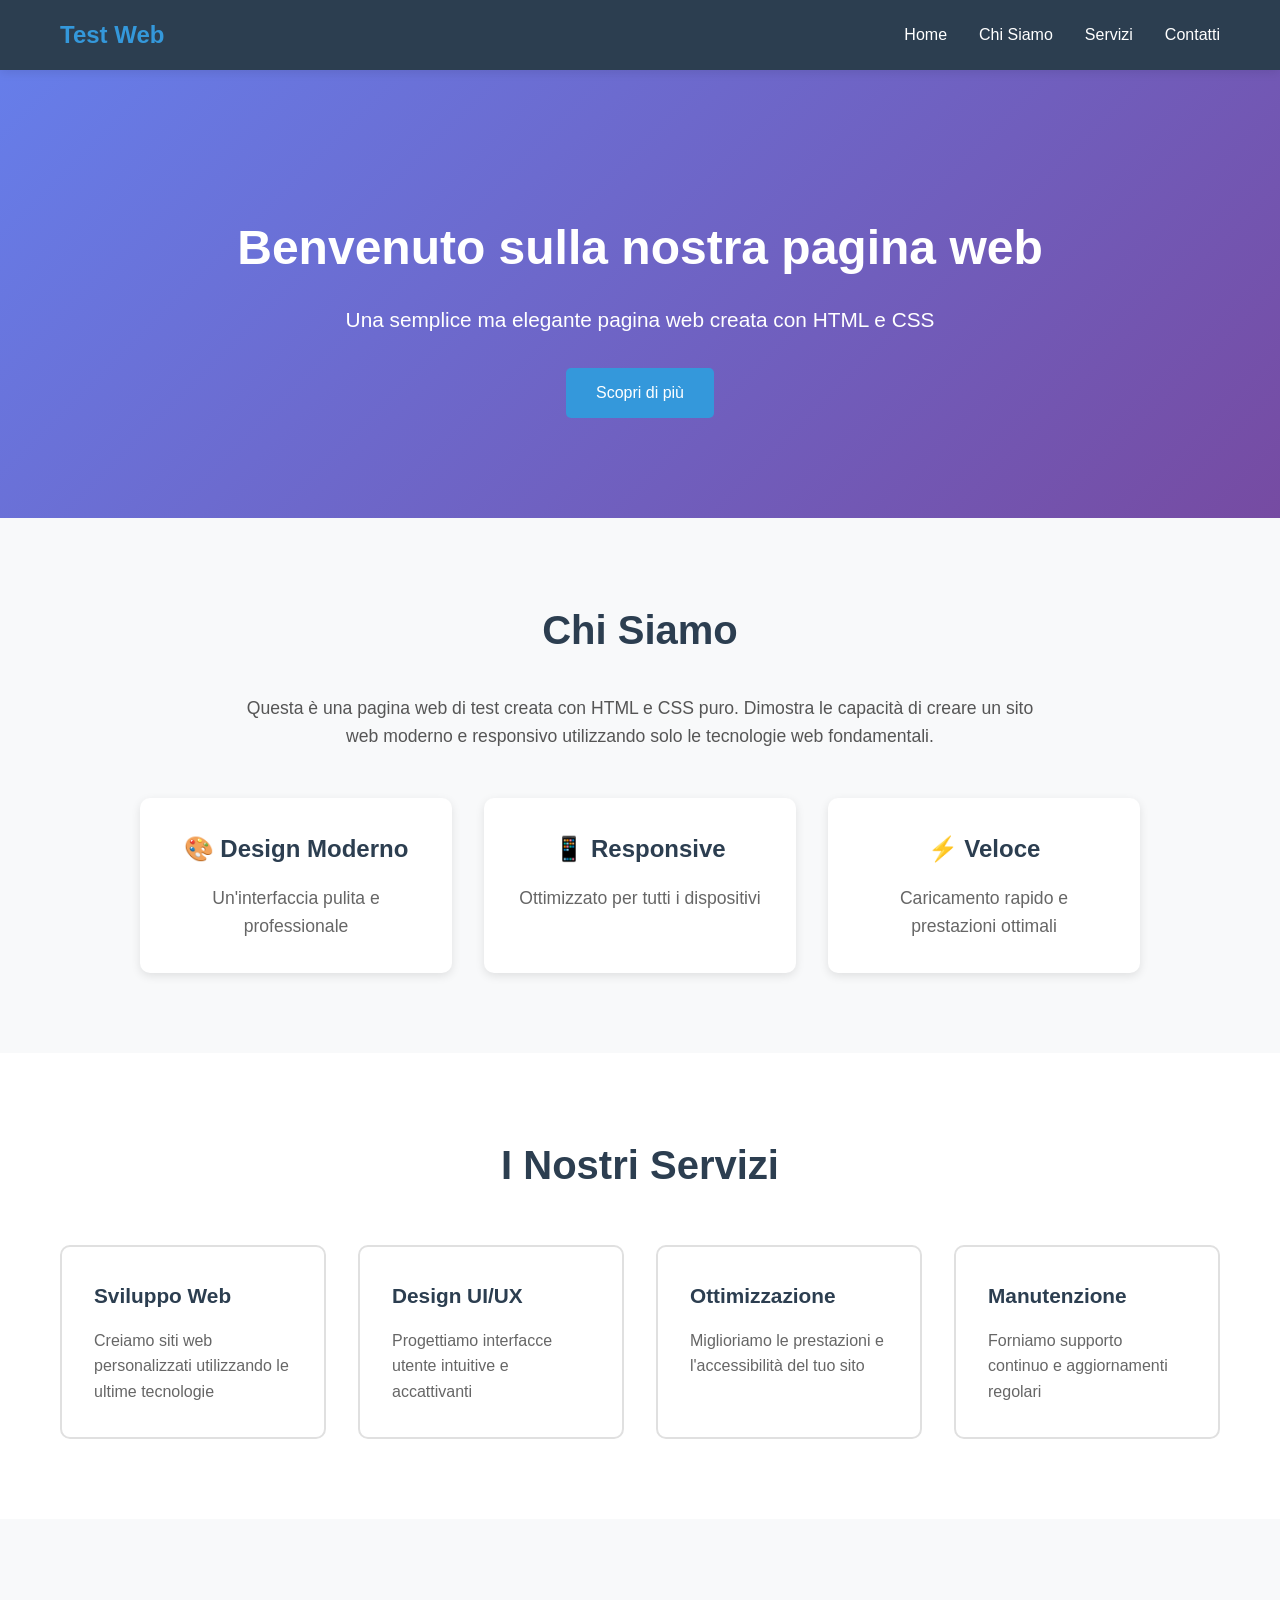
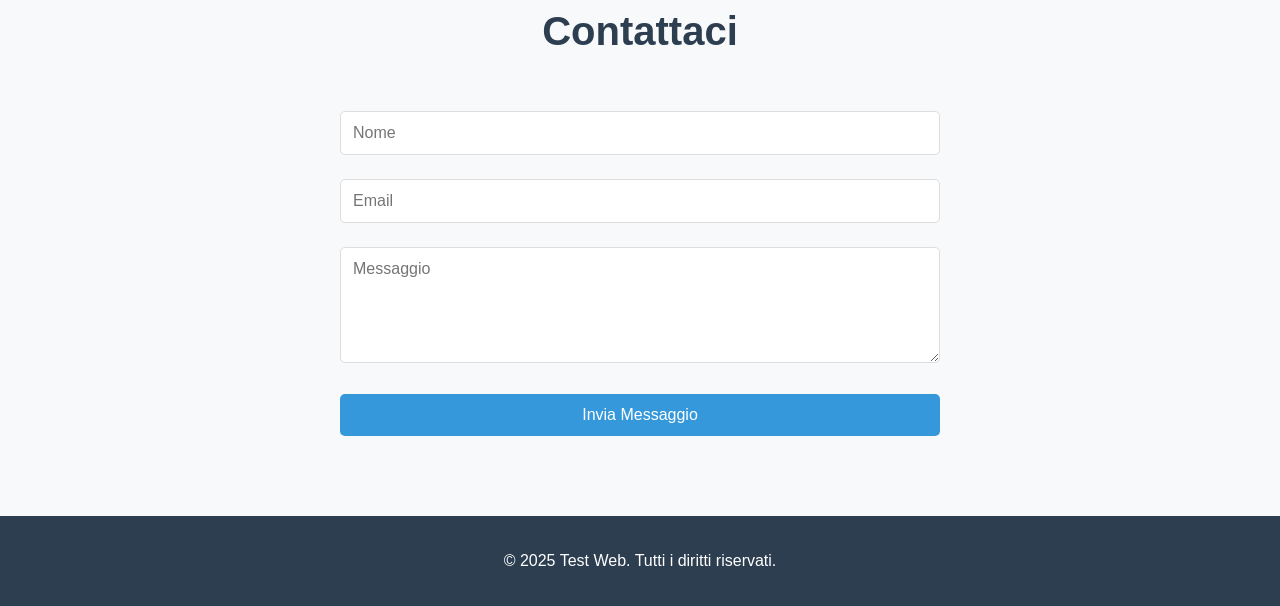
==== index.html @ f0eb5260 "Add HTML and CSS web page with responsive design Co-authored-by: qra-sv <197801766+qra-sv@users.nore" ====
<!DOCTYPE html>
<html lang="it">
<head>
    <meta charset="UTF-8">
    <meta name="viewport" content="width=device-width, initial-scale=1.0">
    <title>Pagina Web Test</title>
    <link rel="stylesheet" href="style.css">
</head>
<body>
    <header>
        <nav>
            <div class="logo">Test Web</div>
            <ul class="nav-links">
                <li><a href="#home">Home</a></li>
                <li><a href="#about">Chi Siamo</a></li>
                <li><a href="#services">Servizi</a></li>
                <li><a href="#contact">Contatti</a></li>
            </ul>
        </nav>
    </header>

    <main>
        <section id="home" class="hero">
            <div class="hero-content">
                <h1>Benvenuto sulla nostra pagina web</h1>
                <p>Una semplice ma elegante pagina web creata con HTML e CSS</p>
                <a href="#about" class="btn">Scopri di più</a>
            </div>
        </section>

        <section id="about" class="about">
            <div class="container">
                <h2>Chi Siamo</h2>
                <p>Questa è una pagina web di test creata con HTML e CSS puro. Dimostra le capacità di creare un sito web moderno e responsivo utilizzando solo le tecnologie web fondamentali.</p>
                <div class="features">
                    <div class="feature-card">
                        <h3>🎨 Design Moderno</h3>
                        <p>Un'interfaccia pulita e professionale</p>
                    </div>
                    <div class="feature-card">
                        <h3>📱 Responsive</h3>
                        <p>Ottimizzato per tutti i dispositivi</p>
                    </div>
                    <div class="feature-card">
                        <h3>⚡ Veloce</h3>
                        <p>Caricamento rapido e prestazioni ottimali</p>
                    </div>
                </div>
            </div>
        </section>

        <section id="services" class="services">
            <div class="container">
                <h2>I Nostri Servizi</h2>
                <div class="service-grid">
                    <div class="service-item">
                        <h3>Sviluppo Web</h3>
                        <p>Creiamo siti web personalizzati utilizzando le ultime tecnologie</p>
                    </div>
                    <div class="service-item">
                        <h3>Design UI/UX</h3>
                        <p>Progettiamo interfacce utente intuitive e accattivanti</p>
                    </div>
                    <div class="service-item">
                        <h3>Ottimizzazione</h3>
                        <p>Miglioriamo le prestazioni e l'accessibilità del tuo sito</p>
                    </div>
                    <div class="service-item">
                        <h3>Manutenzione</h3>
                        <p>Forniamo supporto continuo e aggiornamenti regolari</p>
                    </div>
                </div>
            </div>
        </section>

        <section id="contact" class="contact">
            <div class="container">
                <h2>Contattaci</h2>
                <form class="contact-form">
                    <div class="form-group">
                        <input type="text" placeholder="Nome" required>
                    </div>
                    <div class="form-group">
                        <input type="email" placeholder="Email" required>
                    </div>
                    <div class="form-group">
                        <textarea placeholder="Messaggio" rows="5" required></textarea>
                    </div>
                    <button type="submit" class="btn">Invia Messaggio</button>
                </form>
            </div>
        </section>
    </main>

    <footer>
        <div class="container">
            <p>&copy; 2025 Test Web. Tutti i diritti riservati.</p>
        </div>
    </footer>
</body>
</html>
---- style.css ----
/* Reset e stili base */
* {
    margin: 0;
    padding: 0;
    box-sizing: border-box;
}

body {
    font-family: 'Segoe UI', Tahoma, Geneva, Verdana, sans-serif;
    line-height: 1.6;
    color: #333;
}

.container {
    max-width: 1200px;
    margin: 0 auto;
    padding: 0 20px;
}

/* Header e Navigation */
header {
    background-color: #2c3e50;
    color: white;
    padding: 1rem 0;
    position: fixed;
    width: 100%;
    top: 0;
    z-index: 1000;
    box-shadow: 0 2px 10px rgba(0, 0, 0, 0.1);
}

nav {
    display: flex;
    justify-content: space-between;
    align-items: center;
    max-width: 1200px;
    margin: 0 auto;
    padding: 0 20px;
}

.logo {
    font-size: 1.5rem;
    font-weight: bold;
    color: #3498db;
}

.nav-links {
    display: flex;
    list-style: none;
    gap: 2rem;
}

.nav-links a {
    color: white;
    text-decoration: none;
    transition: color 0.3s ease;
    font-weight: 500;
}

.nav-links a:hover {
    color: #3498db;
}

/* Hero Section */
.hero {
    background: linear-gradient(135deg, #667eea 0%, #764ba2 100%);
    color: white;
    padding: 150px 20px 100px;
    text-align: center;
    margin-top: 60px;
}

.hero-content h1 {
    font-size: 3rem;
    margin-bottom: 1rem;
    animation: fadeInDown 1s ease;
}

.hero-content p {
    font-size: 1.3rem;
    margin-bottom: 2rem;
    animation: fadeInUp 1s ease;
}

.btn {
    display: inline-block;
    padding: 12px 30px;
    background-color: #3498db;
    color: white;
    text-decoration: none;
    border-radius: 5px;
    transition: all 0.3s ease;
    border: none;
    cursor: pointer;
    font-size: 1rem;
}

.btn:hover {
    background-color: #2980b9;
    transform: translateY(-2px);
    box-shadow: 0 5px 15px rgba(0, 0, 0, 0.2);
}

/* About Section */
.about {
    padding: 80px 20px;
    background-color: #f8f9fa;
}

.about h2 {
    text-align: center;
    font-size: 2.5rem;
    margin-bottom: 2rem;
    color: #2c3e50;
}

.about p {
    text-align: center;
    font-size: 1.1rem;
    max-width: 800px;
    margin: 0 auto 3rem;
    color: #555;
}

.features {
    display: grid;
    grid-template-columns: repeat(auto-fit, minmax(250px, 1fr));
    gap: 2rem;
    max-width: 1000px;
    margin: 0 auto;
}

.feature-card {
    background: white;
    padding: 2rem;
    border-radius: 10px;
    text-align: center;
    box-shadow: 0 3px 10px rgba(0, 0, 0, 0.1);
    transition: transform 0.3s ease, box-shadow 0.3s ease;
}

.feature-card:hover {
    transform: translateY(-5px);
    box-shadow: 0 5px 20px rgba(0, 0, 0, 0.15);
}

.feature-card h3 {
    font-size: 1.5rem;
    margin-bottom: 1rem;
    color: #2c3e50;
}

.feature-card p {
    color: #666;
    margin: 0;
}

/* Services Section */
.services {
    padding: 80px 20px;
    background-color: white;
}

.services h2 {
    text-align: center;
    font-size: 2.5rem;
    margin-bottom: 3rem;
    color: #2c3e50;
}

.service-grid {
    display: grid;
    grid-template-columns: repeat(auto-fit, minmax(250px, 1fr));
    gap: 2rem;
}

.service-item {
    padding: 2rem;
    border: 2px solid #e0e0e0;
    border-radius: 10px;
    transition: all 0.3s ease;
}

.service-item:hover {
    border-color: #3498db;
    box-shadow: 0 5px 15px rgba(52, 152, 219, 0.2);
}

.service-item h3 {
    color: #2c3e50;
    margin-bottom: 1rem;
    font-size: 1.3rem;
}

.service-item p {
    color: #666;
}

/* Contact Section */
.contact {
    padding: 80px 20px;
    background-color: #f8f9fa;
}

.contact h2 {
    text-align: center;
    font-size: 2.5rem;
    margin-bottom: 3rem;
    color: #2c3e50;
}

.contact-form {
    max-width: 600px;
    margin: 0 auto;
}

.form-group {
    margin-bottom: 1.5rem;
}

.form-group input,
.form-group textarea {
    width: 100%;
    padding: 12px;
    border: 1px solid #ddd;
    border-radius: 5px;
    font-size: 1rem;
    font-family: inherit;
    transition: border-color 0.3s ease;
}

.form-group input:focus,
.form-group textarea:focus {
    outline: none;
    border-color: #3498db;
}

.contact-form .btn {
    width: 100%;
}

/* Footer */
footer {
    background-color: #2c3e50;
    color: white;
    text-align: center;
    padding: 2rem 0;
}

footer p {
    margin: 0;
}

/* Animations */
@keyframes fadeInDown {
    from {
        opacity: 0;
        transform: translateY(-20px);
    }
    to {
        opacity: 1;
        transform: translateY(0);
    }
}

@keyframes fadeInUp {
    from {
        opacity: 0;
        transform: translateY(20px);
    }
    to {
        opacity: 1;
        transform: translateY(0);
    }
}

/* Responsive Design */
@media (max-width: 768px) {
    .nav-links {
        gap: 1rem;
        font-size: 0.9rem;
    }
    
    .hero-content h1 {
        font-size: 2rem;
    }
    
    .hero-content p {
        font-size: 1rem;
    }
    
    .about h2,
    .services h2,
    .contact h2 {
        font-size: 2rem;
    }
    
    .features,
    .service-grid {
        grid-template-columns: 1fr;
    }
}

@media (max-width: 480px) {
    .logo {
        font-size: 1.2rem;
    }
    
    .nav-links {
        gap: 0.5rem;
        font-size: 0.8rem;
    }
    
    .hero {
        padding: 120px 15px 80px;
    }
}
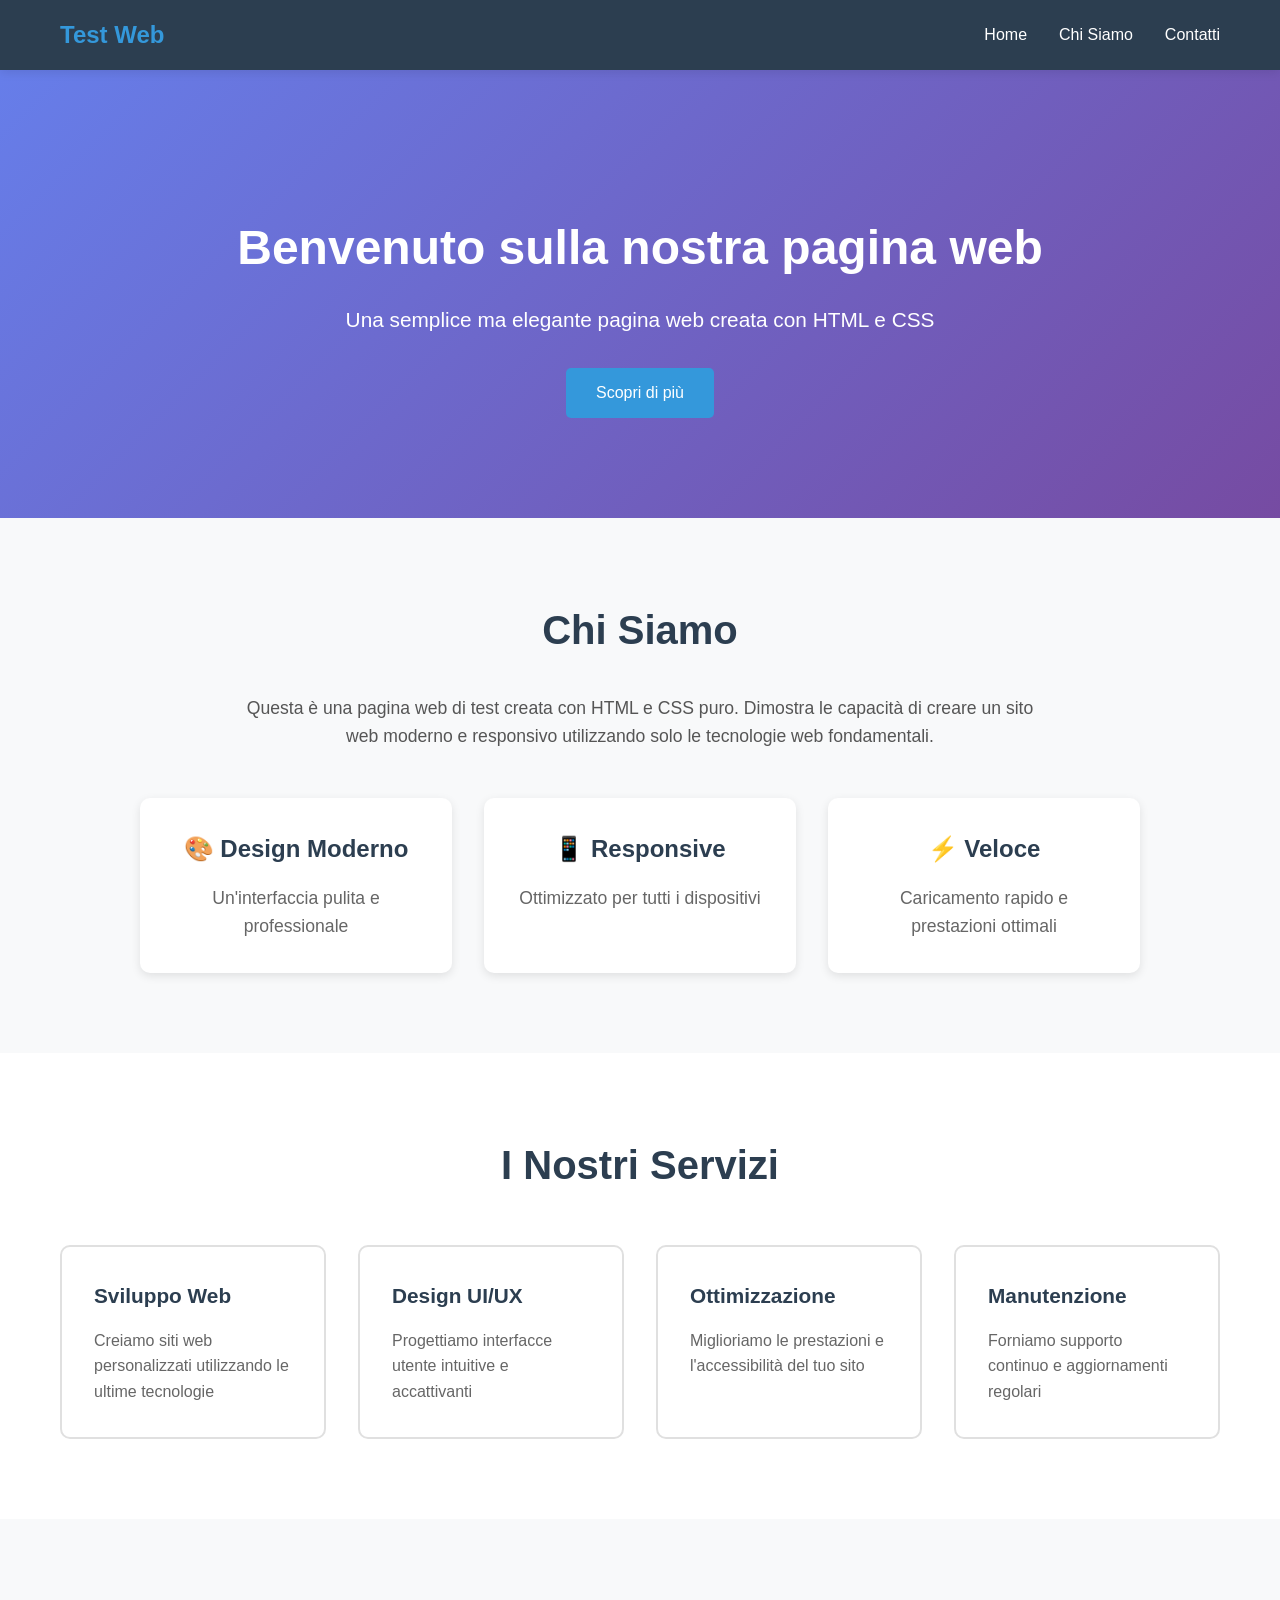
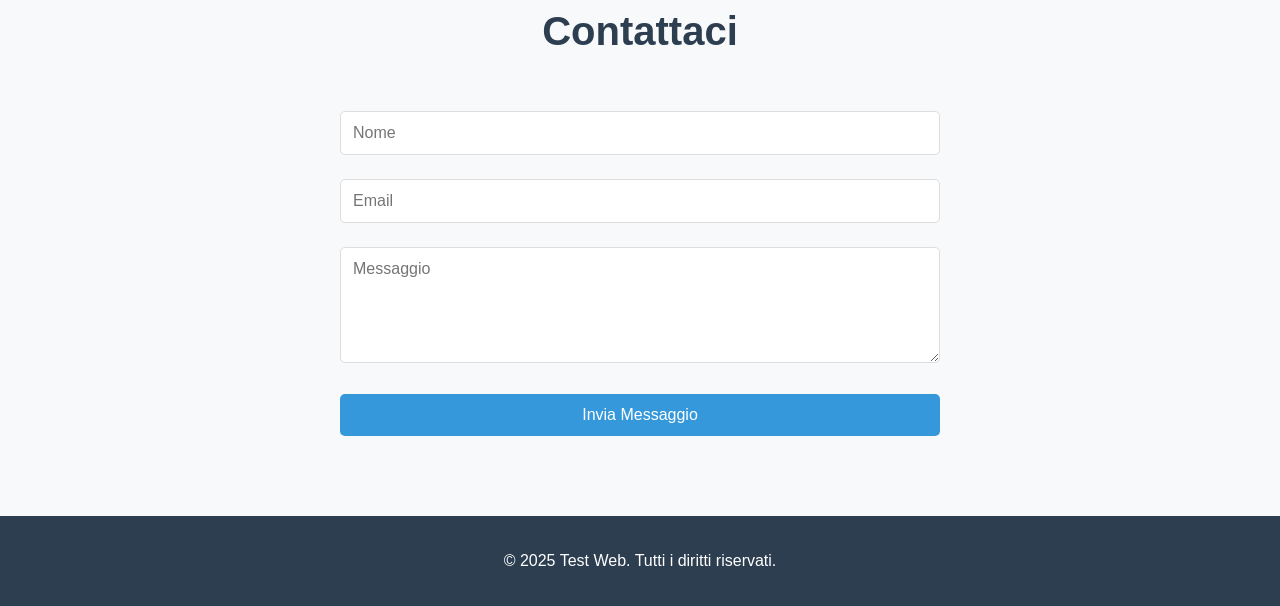
==== commit 4eb31bb9: "Update index.html" ====
--- a/index.html
+++ b/index.html
@@ -13,7 +13,6 @@
             <ul class="nav-links">
                 <li><a href="#home">Home</a></li>
                 <li><a href="#about">Chi Siamo</a></li>
-                <li><a href="#services">Servizi</a></li>
                 <li><a href="#contact">Contatti</a></li>
             </ul>
         </nav>
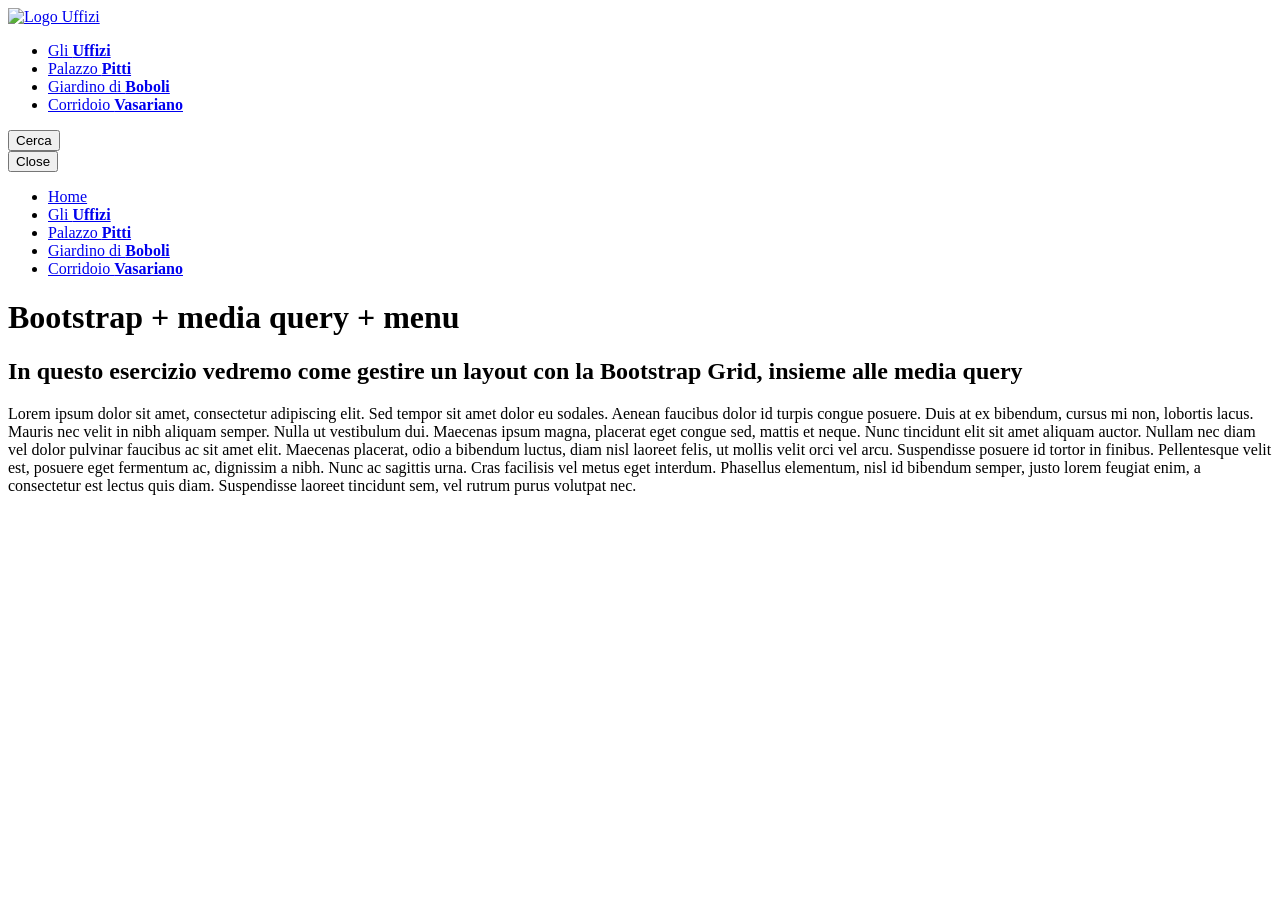
==== commit 5341e77f: "total changes" ====
--- a/index.html
+++ b/index.html
@@ -1,100 +1,96 @@
 <!DOCTYPE html>
 <html lang="it">
 <head>
-    <meta charset="UTF-8">
-    <meta name="viewport" content="width=device-width, initial-scale=1.0">
-    <title>Pagina Web Test</title>
-    <link rel="stylesheet" href="style.css">
+  <meta charset="UTF-8">
+  <meta name="viewport" content="width=device-width, initial-scale=1.0">
+  <title>Testo in colonne</title>
+  <link rel="stylesheet" href="css/bootstrap-grid.css">
+  <link rel="stylesheet" href="css/stile_esercizio4.css">
 </head>
 <body>
-    <header>
-        <nav>
-            <div class="logo">Test Web</div>
-            <ul class="nav-links">
-                <li><a href="#home">Home</a></li>
-                <li><a href="#about">Chi Siamo</a></li>
-                <li><a href="#contact">Contatti</a></li>
-            </ul>
-        </nav>
-    </header>
+  <div class="container-fluid">
+        <div class="row pt-4 pb-5 mb-5 align-items-center">
+            <div class="col-6 col-lg-2">
+              <a href="#"><img class="logo" src="img/logo-horizontal-black.svg" alt="Logo Uffizi"></a>
+            </div>
+            <div class="col-lg-9 nav-wrapper d-none d-lg-block">
+                <ul class="nav-list">
+                      <li class="nav-item">
+                          <a href="#" class="nav-link selected">Gli <strong>Uffizi</strong></a>
+                      </li>
+                      <li class="nav-item">
+                          <a href="#" class="nav-link">Palazzo <strong>Pitti</strong></a>
+                      </li>
+                      <li class="nav-item">
+                          <a href="#" class="nav-link">Giardino di <strong>Boboli</strong></a>
+                      </li>
+                      <li class="nav-item">
+                          <a href="#" class="nav-link">Corridoio <strong>Vasariano</strong></a>
+                      </li>
+                </ul>
+            </div>
+            <div class="col-6 col-lg-1 d-flex justify-content-end align-items-center">
+              <button class="btn btn-cerca">Cerca</button>
+              <!-- <button class="btn btn-menu d-block d-lg-none">Menu</button> -->
+            </div>
+        </div>
 
-    <main>
-        <section id="home" class="hero">
-            <div class="hero-content">
-                <h1>Benvenuto sulla nostra pagina web</h1>
-                <p>Una semplice ma elegante pagina web creata con HTML e CSS</p>
-                <a href="#about" class="btn">Scopri di più</a>
-            </div>
-        </section>
+        <div class="col-12 mobile-nav-wrapper d-lg-none">
+                <button class="btn btn-close mb-3">Close</button>
+                <ul class="nav-list">
+                      <li class="nav-item">
+                          <a href="#" class="nav-link">Home</a>
+                      </li>
+                      <li class="nav-item">
+                          <a href="#" class="nav-link selected">Gli <strong>Uffizi</strong></a>
+                      </li>
+                      <li class="nav-item">
+                          <a href="#" class="nav-link">Palazzo <strong>Pitti</strong></a>
+                      </li>
+                      <li class="nav-item">
+                          <a href="#" class="nav-link">Giardino di <strong>Boboli</strong></a>
+                      </li>
+                      <li class="nav-item">
+                          <a href="#" class="nav-link">Corridoio <strong>Vasariano</strong></a>
+                      </li>
+                </ul>
+        </div>
+    </div>
 
-        <section id="about" class="about">
-            <div class="container">
-                <h2>Chi Siamo</h2>
-                <p>Questa è una pagina web di test creata con HTML e CSS puro. Dimostra le capacità di creare un sito web moderno e responsivo utilizzando solo le tecnologie web fondamentali.</p>
-                <div class="features">
-                    <div class="feature-card">
-                        <h3>🎨 Design Moderno</h3>
-                        <p>Un'interfaccia pulita e professionale</p>
-                    </div>
-                    <div class="feature-card">
-                        <h3>📱 Responsive</h3>
-                        <p>Ottimizzato per tutti i dispositivi</p>
-                    </div>
-                    <div class="feature-card">
-                        <h3>⚡ Veloce</h3>
-                        <p>Caricamento rapido e prestazioni ottimali</p>
-                    </div>
+    <div class="container-fluid content-wrapper">
+          
+          <div class="row prima-row mb-5">
+                <div class="col-12 col-sm-6 mb-3 mb-md-0">
+                    <h1 class="font-3">Bootstrap + media query + menu </h1>
                 </div>
-            </div>
-        </section>
+                <div class="col-12 col-sm-5">
+                    <h2 class="font-2 color-gray font-normal">In questo esercizio vedremo come gestire un layout con la Bootstrap Grid, insieme alle media query </h2>
+                </div>
+          </div>
+            
+          <div class="row mb-5 pt-3">
+              <div class="col-12 testo-colonne">
+                  Lorem ipsum dolor sit amet, consectetur adipiscing elit. Sed tempor sit amet dolor eu sodales. Aenean faucibus dolor id turpis congue posuere. Duis at ex bibendum, cursus mi non, lobortis lacus. Mauris nec velit in nibh aliquam semper. Nulla ut vestibulum dui. Maecenas ipsum magna, placerat eget congue sed, mattis et neque. Nunc tincidunt elit sit amet aliquam auctor. Nullam nec diam vel dolor pulvinar faucibus ac sit amet elit. Maecenas placerat, odio a bibendum luctus, diam nisl laoreet felis, ut mollis velit orci vel arcu. Suspendisse posuere id tortor in finibus. Pellentesque velit est, posuere eget fermentum ac, dignissim a nibh. Nunc ac sagittis urna. Cras facilisis vel metus eget interdum. Phasellus elementum, nisl id bibendum semper, justo lorem feugiat enim, a consectetur est lectus quis diam. Suspendisse laoreet tincidunt sem, vel rutrum purus volutpat nec.
+              </div>
+          </div>
+    </div>
+<script>
+// Mostra il menu mobile con animazione quando si clicca sul bottone "Menu"
+document.querySelector('.btn-menu').addEventListener('click', function() {
+  document.querySelector('.mobile-nav-wrapper').classList.add('show');
+});
 
-        <section id="services" class="services">
-            <div class="container">
-                <h2>I Nostri Servizi</h2>
-                <div class="service-grid">
-                    <div class="service-item">
-                        <h3>Sviluppo Web</h3>
-                        <p>Creiamo siti web personalizzati utilizzando le ultime tecnologie</p>
-                    </div>
-                    <div class="service-item">
-                        <h3>Design UI/UX</h3>
-                        <p>Progettiamo interfacce utente intuitive e accattivanti</p>
-                    </div>
-                    <div class="service-item">
-                        <h3>Ottimizzazione</h3>
-                        <p>Miglioriamo le prestazioni e l'accessibilità del tuo sito</p>
-                    </div>
-                    <div class="service-item">
-                        <h3>Manutenzione</h3>
-                        <p>Forniamo supporto continuo e aggiornamenti regolari</p>
-                    </div>
-                </div>
-            </div>
-        </section>
+// Nasconde il menu mobile con animazione quando si clicca sul bottone "Close"
+document.querySelector('.btn-close').addEventListener('click', function() {
+  document.querySelector('.mobile-nav-wrapper').classList.remove('show');
+});
 
-        <section id="contact" class="contact">
-            <div class="container">
-                <h2>Contattaci</h2>
-                <form class="contact-form">
-                    <div class="form-group">
-                        <input type="text" placeholder="Nome" required>
-                    </div>
-                    <div class="form-group">
-                        <input type="email" placeholder="Email" required>
-                    </div>
-                    <div class="form-group">
-                        <textarea placeholder="Messaggio" rows="5" required></textarea>
-                    </div>
-                    <button type="submit" class="btn">Invia Messaggio</button>
-                </form>
-            </div>
-        </section>
-    </main>
-
-    <footer>
-        <div class="container">
-            <p>&copy; 2025 Test Web. Tutti i diritti riservati.</p>
-        </div>
-    </footer>
+// Nasconde il menu mobile con animazione quando si clicca in un punto qualsiasi di mobile-nav-wrapper (tranne sui link)
+document.querySelector('.mobile-nav-wrapper').addEventListener('click', function(e) {
+  if (e.target.tagName.toLowerCase() !== 'a') {
+    document.querySelector('.mobile-nav-wrapper').classList.remove('show');
+  }
+});
+</script>
 </body>
 </html>
